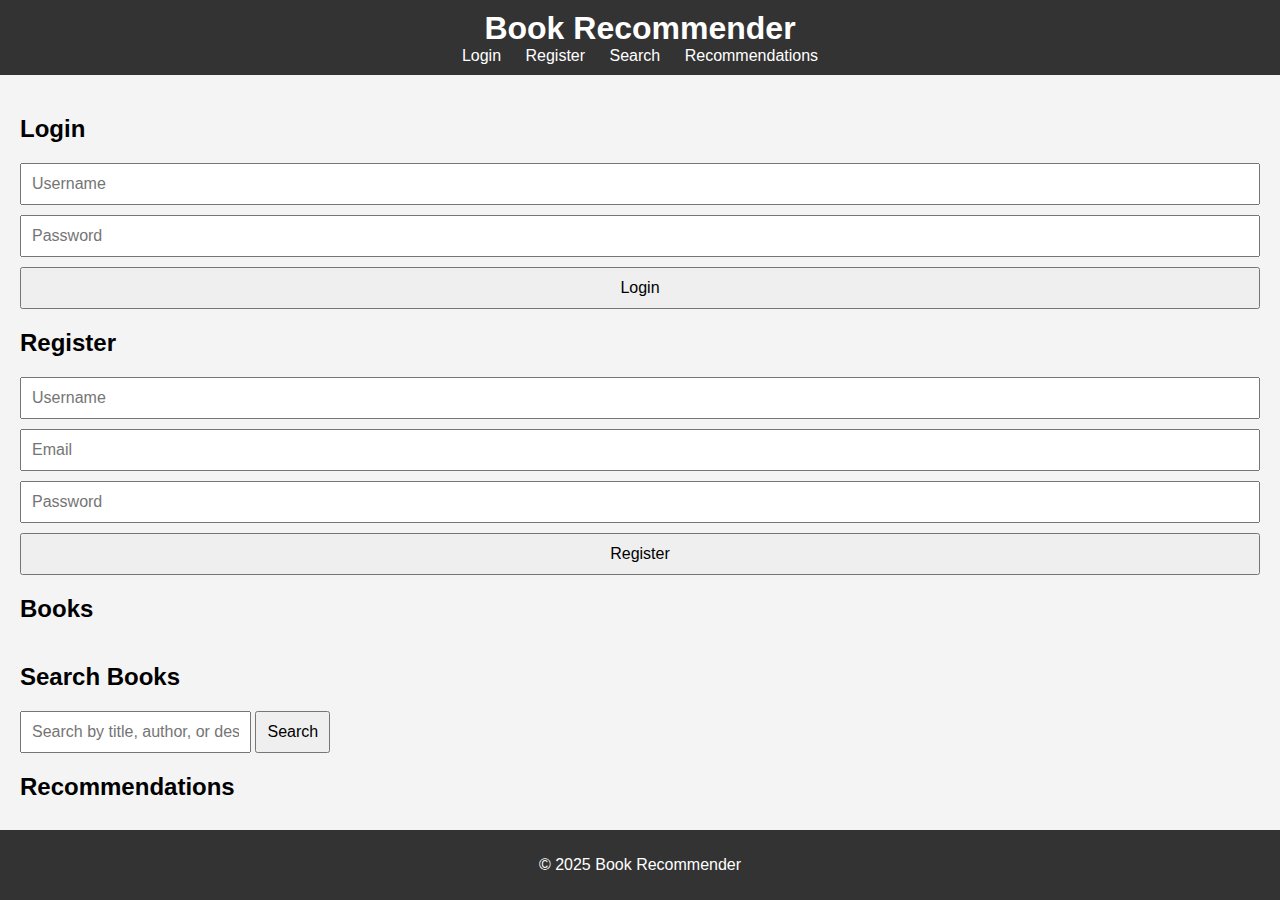
==== book_recommender_frontend/index.html @ 2a4d6e11 "frontend push" ====
<!DOCTYPE html>
<html lang="en">
<head>
  <meta charset="UTF-8">
  <meta name="viewport" content="width=device-width, initial-scale=1.0">
  <title>Book Recommender</title>
  <link rel="stylesheet" href="styles.css">
</head>
<body>
  <header>
    <h1>Book Recommender</h1>
    <nav>
      <a href="#login">Login</a>
      <a href="#register">Register</a>
      <a href="#search">Search</a>
      <a href="#recommendations">Recommendations</a>
    </nav>
  </header>

  <main>
    <!-- Login Form -->
    <section id="login">
      <h2>Login</h2>
      <form id="loginForm">
        <input type="text" id="username" placeholder="Username" required>
        <input type="password" id="password" placeholder="Password" required>
        <button type="submit">Login</button>
      </form>
    </section>

    <!-- Registration Form -->
  <section id="register">
    <h2>Register</h2>
    <form id="registerForm">
      <input type="text" id="regUsername" placeholder="Username" required>
      <input type="email" id="regEmail" placeholder="Email" required>
      <input type="password" id="regPassword" placeholder="Password" required>
      <button type="submit">Register</button>
    </form>
  </section>

    <!-- Book List -->
    <section id="bookList">
      <h2>Books</h2>
      <div id="books"></div>
    </section>

    <!-- Search -->
    <section id="search">
      <h2>Search Books</h2>
      <input type="text" id="searchQuery" placeholder="Search by title, author, or description">
      <button id="searchButton">Search</button>
      <div id="searchResults"></div>
    </section>

    <!-- Recommendations -->
    <section id="recommendations">
      <h2>Recommendations</h2>
      <div id="recommendedBooks"></div>
    </section>
  </main>

  <footer>
    <p>&copy; 2025 Book Recommender</p>
  </footer>

  <script src="script.js"></script>
</body>
</html>
---- book_recommender_frontend/styles.css ----
body {
    font-family: Arial, sans-serif;
    margin: 0;
    padding: 0;
    background-color: #f4f4f4;
  }
  
  header {
    background-color: #333;
    color: #fff;
    padding: 10px 0;
    text-align: center;
  }
  
  header h1 {
    margin: 0;
  }
  
  nav a {
    color: #fff;
    margin: 0 10px;
    text-decoration: none;
  }
  
  main {
    padding: 20px;
  }
  
  section {
    margin-bottom: 20px;
  }
  
  form {
    display: flex;
    flex-direction: column;
    gap: 10px;
  }
  
  input, button {
    padding: 10px;
    font-size: 16px;
  }
  
  #books, #searchResults, #recommendedBooks {
    display: grid;
    grid-template-columns: repeat(auto-fill, minmax(200px, 1fr));
    gap: 20px;
  }
  
  .book {
    background-color: #fff;
    padding: 10px;
    border: 1px solid #ddd;
    border-radius: 5px;
    margin-bottom: 20px;
  }
  
  .description {
    font-size: 14px;
    color: #555;
    line-height: 1.5;
  }
  
  .read-more {
    background-color: #007bff;
    color: #fff;
    border: none;
    padding: 5px 10px;
    border-radius: 3px;
    cursor: pointer;
    margin-top: 10px;
    display: inline-block;
  }
  
  .read-more:hover {
    background-color: #0056b3;
  }
  
  footer {
    background-color: #333;
    color: #fff;
    text-align: center;
    padding: 10px 0;
    position: fixed;
    bottom: 0;
    width: 100%;
  }
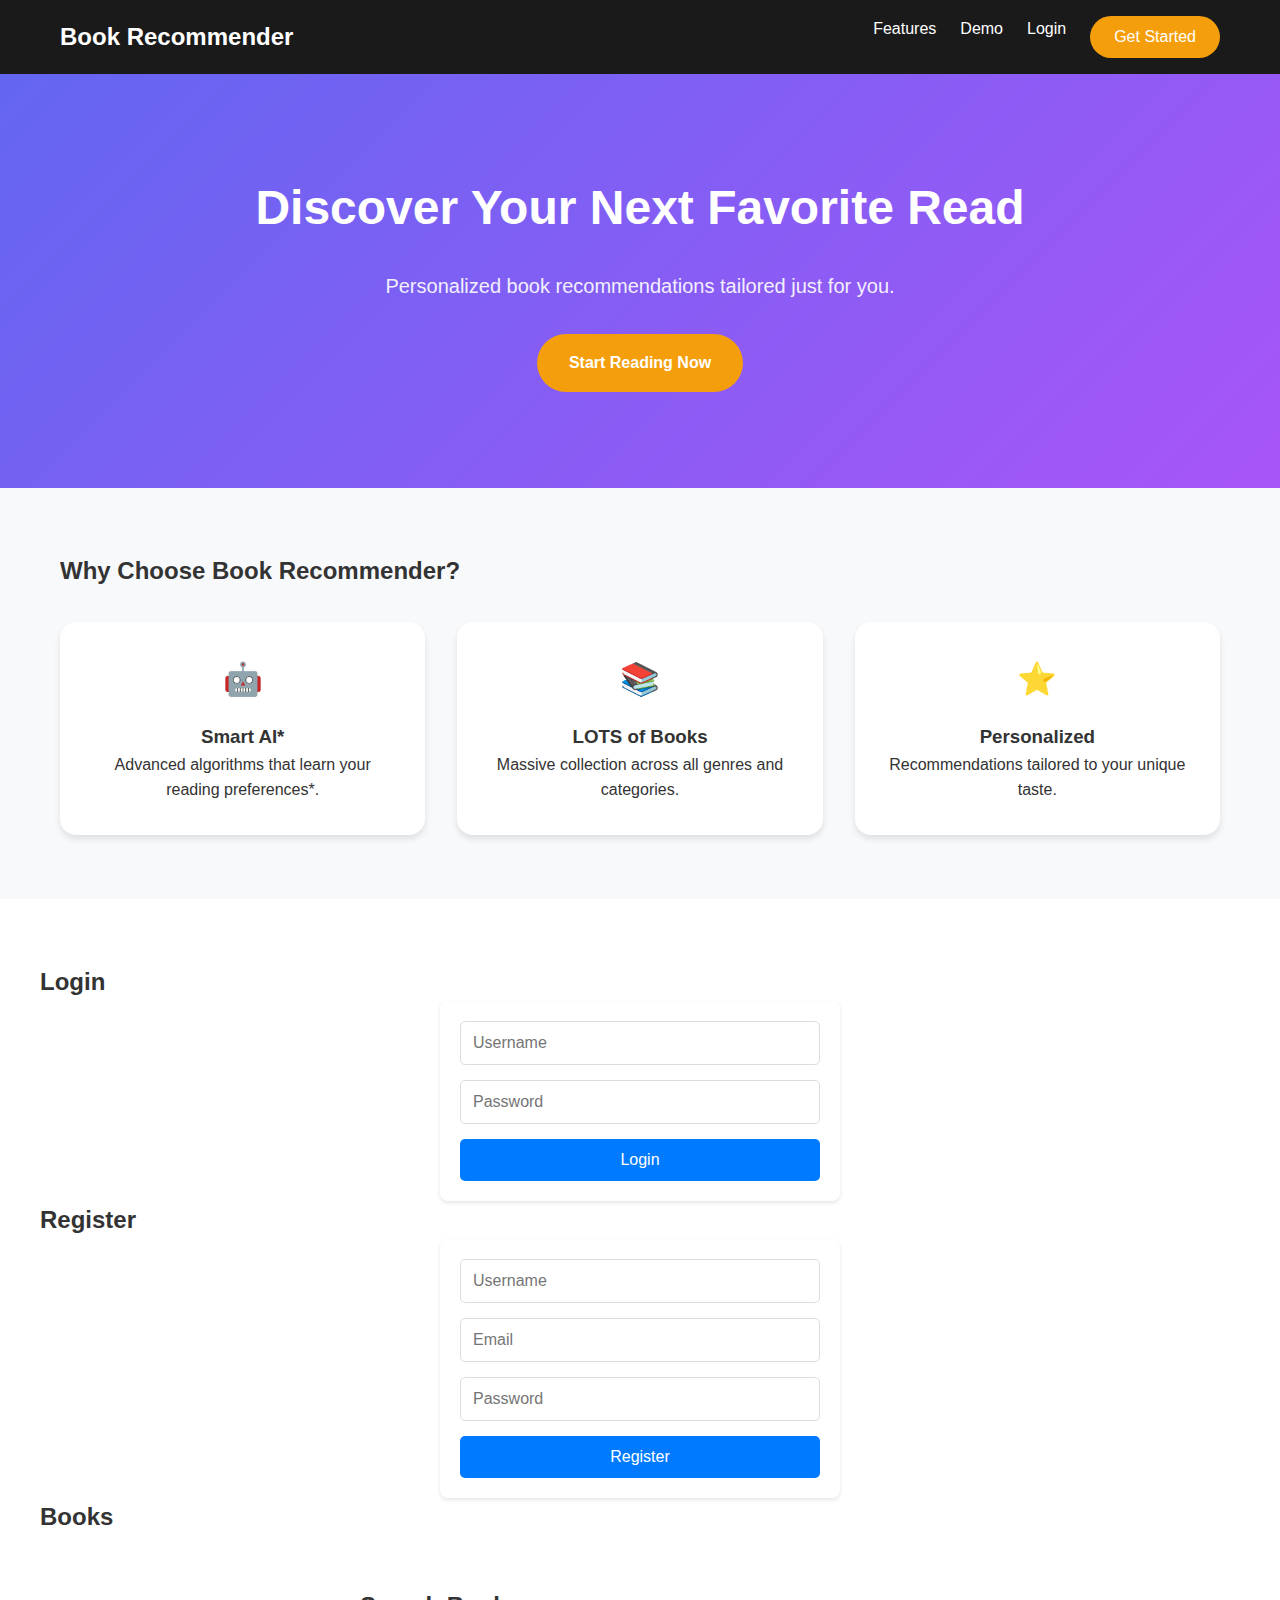
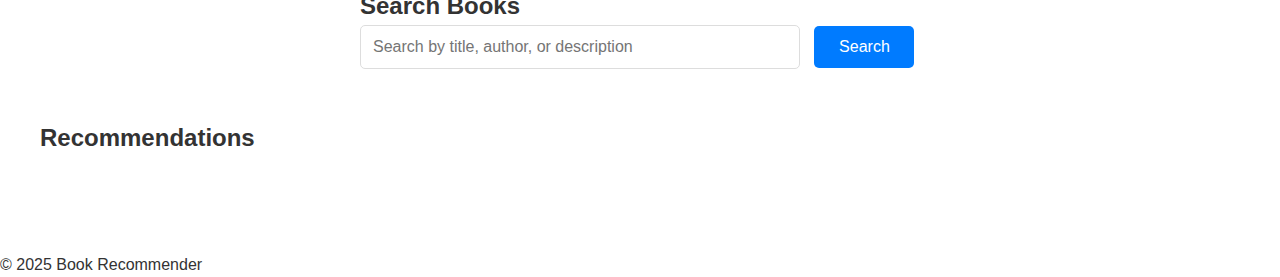
==== commit b51f584f: "updated frontend for landing page" ====
--- a/book_recommender_frontend/index.html
+++ b/book_recommender_frontend/index.html
@@ -7,17 +7,56 @@
   <link rel="stylesheet" href="styles.css">
 </head>
 <body>
-  <header>
-    <h1>Book Recommender</h1>
-    <nav>
-      <a href="#login">Login</a>
-      <a href="#register">Register</a>
-      <a href="#search">Search</a>
-      <a href="#recommendations">Recommendations</a>
-    </nav>
+  <!-- Header -->
+  <header class="header">
+    <div class="container">
+      <h1>Book Recommender</h1>
+      <nav class="nav">
+        <a href="#features">Features</a>
+        <a href="#demo">Demo</a>
+        <a href="#login">Login</a>
+        <a href="#register" class="cta-nav">Get Started</a>
+      </nav>
+    </div>
   </header>
 
-  <main>
+  <!-- Hero Section -->
+  <section class="hero-section">
+    <div class="container">
+      <div class="hero-content">
+        <h2 class="hero-title">Discover Your Next Favorite Read</h2>
+        <p class="hero-tagline">Personalized book recommendations tailored just for you.</p>
+        <a href="#register" class="cta-button">Start Reading Now</a>
+      </div>
+    </div>
+  </section>
+
+  <!-- Features Section -->
+  <section id="features" class="features-section section-padding">
+    <div class="container">
+      <h2>Why Choose Book Recommender?</h2>
+      <div class="features-grid">
+        <div class="feature-card">
+          <div class="feature-icon">🤖</div>
+          <h3>Smart AI*</h3>
+          <p>Advanced algorithms that learn your reading preferences*.</p>
+        </div>
+        <div class="feature-card">
+          <div class="feature-icon">📚</div>
+          <h3>LOTS of Books</h3>
+          <p>Massive collection across all genres and categories.</p>
+        </div>
+        <div class="feature-card">
+          <div class="feature-icon">⭐</div>
+          <h3>Personalized</h3>
+          <p>Recommendations tailored to your unique taste.</p>
+        </div>
+      </div>
+    </div>
+  </section>
+
+  <!-- Existing Functionality (Untouched) -->
+  <main class="container section-padding">
     <!-- Login Form -->
     <section id="login">
       <h2>Login</h2>
@@ -29,15 +68,15 @@
     </section>
 
     <!-- Registration Form -->
-  <section id="register">
-    <h2>Register</h2>
-    <form id="registerForm">
-      <input type="text" id="regUsername" placeholder="Username" required>
-      <input type="email" id="regEmail" placeholder="Email" required>
-      <input type="password" id="regPassword" placeholder="Password" required>
-      <button type="submit">Register</button>
-    </form>
-  </section>
+    <section id="register">
+      <h2>Register</h2>
+      <form id="registerForm">
+        <input type="text" id="regUsername" placeholder="Username" required>
+        <input type="email" id="regEmail" placeholder="Email" required>
+        <input type="password" id="regPassword" placeholder="Password" required>
+        <button type="submit">Register</button>
+      </form>
+    </section>
 
     <!-- Book List -->
     <section id="bookList">
@@ -60,6 +99,7 @@
     </section>
   </main>
 
+  <!-- Footer -->
   <footer>
     <p>&copy; 2025 Book Recommender</p>
   </footer>
--- a/book_recommender_frontend/styles.css
+++ b/book_recommender_frontend/styles.css
@@ -1,87 +1,318 @@
+/* Reset and Basic Styles */
+* {
+  margin: 0;
+  padding: 0;
+  box-sizing: border-box;
+}
+
+html {
+  scroll-behavior: smooth;
+}
+
 body {
-    font-family: Arial, sans-serif;
-    margin: 0;
-    padding: 0;
-    background-color: #f4f4f4;
-  }
-  
-  header {
-    background-color: #333;
-    color: #fff;
-    padding: 10px 0;
-    text-align: center;
-  }
-  
-  header h1 {
-    margin: 0;
-  }
-  
-  nav a {
-    color: #fff;
-    margin: 0 10px;
-    text-decoration: none;
-  }
-  
-  main {
-    padding: 20px;
-  }
-  
-  section {
-    margin-bottom: 20px;
-  }
-  
+  font-family: 'Arial', sans-serif;
+  line-height: 1.6;
+  color: #333;
+}
+
+/* Utility Classes */
+.container {
+  max-width: 1200px;
+  margin: 0 auto;
+  padding: 0 20px;
+}
+
+.section-padding {
+  padding: 4rem 0;
+}
+
+/* Header */
+.header {
+  background-color: #1a1a1a;
+  padding: 1rem 0;
+  position: sticky;
+  top: 0;
+  z-index: 100;
+}
+
+.header .container {
+  display: flex;
+  justify-content: space-between;
+  align-items: center;
+}
+
+.header h1 {
+  color: #fff;
+  font-size: 1.5rem;
+}
+
+.nav {
+  display: flex;
+  gap: 1.5rem;
+}
+
+.nav a {
+  color: #fff;
+  text-decoration: none;
+  transition: opacity 0.3s;
+}
+
+.nav a:hover {
+  opacity: 0.8;
+}
+
+.cta-nav {
+  background-color: #f59e0b;
+  padding: 0.5rem 1.5rem;
+  border-radius: 50px;
+}
+
+/* Hero Section */
+.hero-section {
+  background: linear-gradient(135deg, #6366f1 0%, #a855f7 100%);
+  color: #fff;
+  padding: 6rem 0;
+}
+
+.hero-content {
+  max-width: 800px;
+  margin: 0 auto;
+  text-align: center;
+}
+
+.hero-title {
+  font-size: 3rem;
+  margin-bottom: 1.5rem;
+}
+
+.hero-tagline {
+  font-size: 1.25rem;
+  margin-bottom: 2rem;
+  opacity: 0.9;
+}
+
+.cta-button {
+  display: inline-block;
+  background-color: #f59e0b;
+  color: #fff;
+  padding: 1rem 2rem;
+  border-radius: 50px;
+  text-decoration: none;
+  font-weight: bold;
+  transition: transform 0.2s;
+}
+
+.cta-button:hover {
+  transform: translateY(-2px);
+}
+
+/* Features Section */
+.features-section {
+  background-color: #f8f9fa;
+}
+
+.features-grid {
+  display: grid;
+  grid-template-columns: repeat(auto-fit, minmax(250px, 1fr));
+  gap: 2rem;
+  margin-top: 2rem;
+}
+
+.feature-card {
+  background-color: #fff;
+  padding: 2rem;
+  border-radius: 1rem;
+  text-align: center;
+  box-shadow: 0 4px 6px rgba(0, 0, 0, 0.1);
+}
+
+.feature-icon {
+  font-size: 2rem;
+  margin-bottom: 1rem;
+}
+
+/* ======================
+   Form and Input Styling
+   ====================== */
+/* General Form Styles */
+form {
+  max-width: 400px;
+  margin: 0 auto;
+  padding: 20px;
+  background-color: #fff;
+  border-radius: 8px;
+  box-shadow: 0 2px 4px rgba(0, 0, 0, 0.1);
+}
+
+/* Input Fields */
+input[type="text"],
+input[type="email"],
+input[type="password"],
+#searchQuery {
+  width: 100%;
+  padding: 12px;
+  font-size: 1rem;
+  border: 1px solid #ddd;
+  border-radius: 5px;
+  margin-bottom: 15px;
+  transition: border-color 0.3s;
+}
+
+input[type="text"]:focus,
+input[type="email"]:focus,
+input[type="password"]:focus,
+#searchQuery:focus {
+  border-color: #007bff;
+  outline: none;
+}
+
+/* Buttons */
+button[type="submit"],
+#searchButton {
+  width: 100%;
+  padding: 12px;
+  font-size: 1rem;
+  background-color: #007bff;
+  color: #fff;
+  border: none;
+  border-radius: 5px;
+  cursor: pointer;
+  transition: background-color 0.3s;
+}
+
+button[type="submit"]:hover,
+#searchButton:hover {
+  background-color: #0056b3;
+}
+
+/* Form Headings */
+form h2 {
+  font-size: 1.5rem;
+  margin-bottom: 20px;
+  text-align: center;
+  color: #333;
+}
+
+/* Search Bar Specific Styles */
+#search {
+  max-width: 600px;
+  margin: 0 auto;
+  padding: 20px;
+}
+
+#searchQuery {
+  width: calc(100% - 120px); /* Adjust width to fit button */
+  margin-bottom: 0;
+}
+
+#searchButton {
+  width: 100px;
+  margin-left: 10px;
+}
+
+/* ======================
+   Books & Recommendations Grid
+   ====================== */
+#books,
+#searchResults,
+#recommendedBooks {
+  display: grid;
+  grid-template-columns: repeat(auto-fill, minmax(200px, 1fr));
+  gap: 30px;
+  margin-top: 30px;
+}
+
+.book {
+  background-color: #fff;
+  padding: 20px;
+  border: 1px solid #ddd;
+  border-radius: 8px;
+  box-shadow: 0 2px 4px rgba(0, 0, 0, 0.1);
+  transition: transform 0.2s, box-shadow 0.2s;
+}
+
+.book:hover {
+  transform: translateY(-5px);
+  box-shadow: 0 4px 8px rgba(0, 0, 0, 0.2);
+}
+
+.book h3 {
+  font-size: 1.1rem;
+  margin-bottom: 10px;
+}
+
+.book p {
+  font-size: 0.9rem;
+  color: #555;
+  margin: 5px 0;
+}
+
+.book img {
+  width: 100%;
+  border-radius: 5px;
+  margin-top: 10px;
+}
+
+.rate-book {
+  background-color: #007bff;
+  color: #fff;
+  border: none;
+  padding: 8px 12px;
+  border-radius: 5px;
+  cursor: pointer;
+  margin-top: 10px;
+  width: 100%;
+  transition: background-color 0.2s;
+}
+
+.rate-book:hover {
+  background-color: #0056b3;
+}
+
+/* Loading State (Optional) */
+.loading {
+  display: flex;
+  justify-content: center;
+  align-items: center;
+  height: 200px;
+  font-size: 1.2rem;
+  color: #666;
+}
+
+/* Responsive Design */
+@media (max-width: 768px) {
+  .hero-title {
+    font-size: 2rem;
+  }
+
+  .nav {
+    gap: 1rem;
+  }
+
+  /* Adjust forms and search bar for mobile */
   form {
-    display: flex;
-    flex-direction: column;
-    gap: 10px;
-  }
-  
-  input, button {
+    padding: 15px;
+  }
+
+  input[type="text"],
+  input[type="email"],
+  input[type="password"],
+  #searchQuery {
     padding: 10px;
-    font-size: 16px;
-  }
-  
-  #books, #searchResults, #recommendedBooks {
-    display: grid;
-    grid-template-columns: repeat(auto-fill, minmax(200px, 1fr));
-    gap: 20px;
-  }
-  
-  .book {
-    background-color: #fff;
+    font-size: 0.9rem;
+  }
+
+  button[type="submit"],
+  #searchButton {
     padding: 10px;
-    border: 1px solid #ddd;
-    border-radius: 5px;
-    margin-bottom: 20px;
-  }
-  
-  .description {
-    font-size: 14px;
-    color: #555;
-    line-height: 1.5;
-  }
-  
-  .read-more {
-    background-color: #007bff;
-    color: #fff;
-    border: none;
-    padding: 5px 10px;
-    border-radius: 3px;
-    cursor: pointer;
-    margin-top: 10px;
-    display: inline-block;
-  }
-  
-  .read-more:hover {
-    background-color: #0056b3;
-  }
-  
-  footer {
-    background-color: #333;
-    color: #fff;
-    text-align: center;
-    padding: 10px 0;
-    position: fixed;
-    bottom: 0;
-    width: 100%;
-  }
+    font-size: 0.9rem;
+  }
+
+  #searchQuery {
+    width: calc(100% - 90px); /* Adjust for smaller screens */
+  }
+
+  #searchButton {
+    width: 80px;
+  }
+}